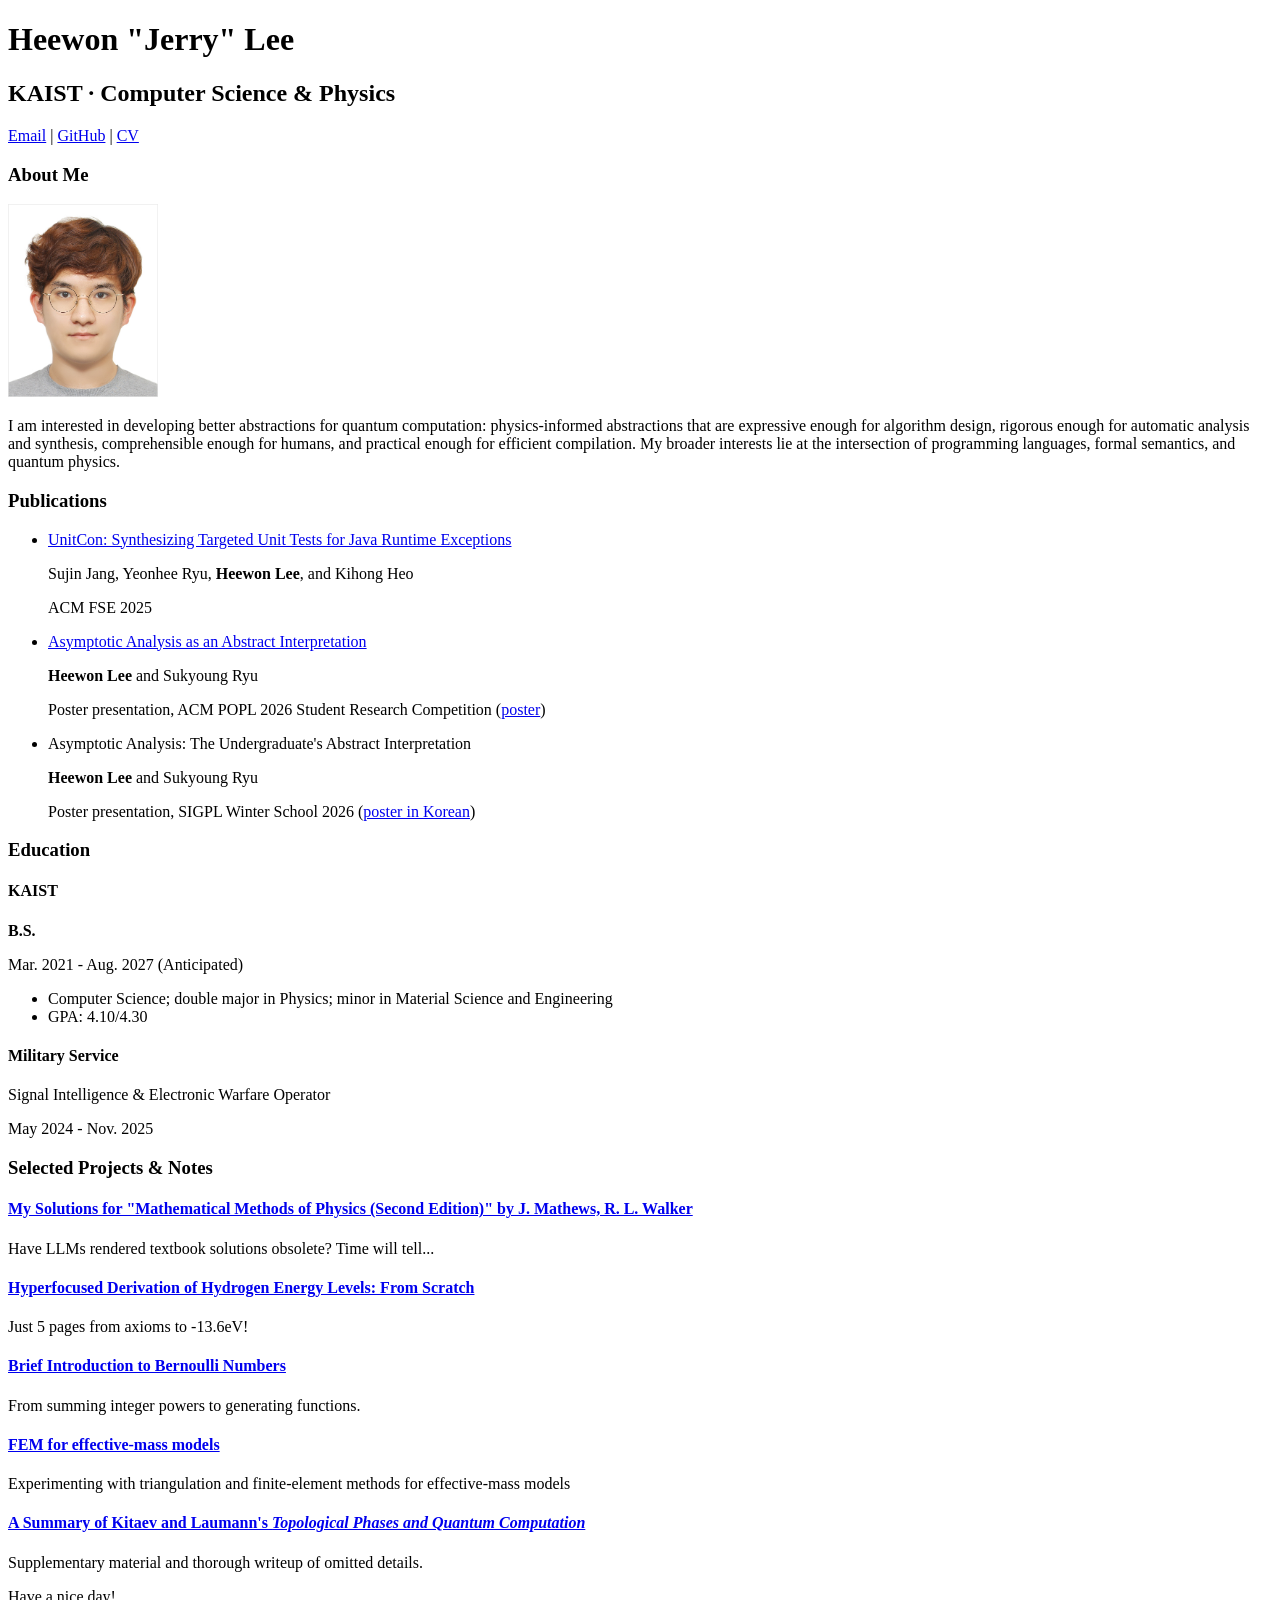
==== index.html @ 8f7f318c "[Feat] Add contents" ====
<!DOCTYPE html>
<html lang="en">
<head>
    <meta charset="UTF-8">
    <meta name="viewport" content="width=device-width, initial-scale=1.0">
    <title>Heewon Lee | B.S. at KAIST</title>
</head>
<body>
    <h1>Heewon "Jerry" Lee</h1>
    <h2>KAIST · Computer Science & Physics</h2>
    <p><a href="mailto:pingpingy@kaist.ac.kr">Email</a> | <a href="https://github.com/pingpingy1">GitHub</a> | <a href="files/HeewonLee-CV.pdf">CV</a></p>

    <h3>About Me</h3>
    <img src="images/me.jpg" alt="Heewon Lee" width=150>
    <p>I am interested in developing better abstractions for quantum computation: physics-informed abstractions that are expressive enough for algorithm design, rigorous enough for automatic analysis and synthesis, comprehensible enough for humans, and practical enough for efficient compilation. My broader interests lie at the intersection of programming languages, formal semantics, and quantum physics.</p>

    <h3>Publications</h3>
    <ul>
        <li>
            <p><a href="https://dl.acm.org/doi/10.1145/3729362">UnitCon: Synthesizing Targeted Unit Tests for Java Runtime Exceptions</a></p>
            <p>Sujin Jang, Yeonhee Ryu, <b>Heewon Lee</b>, and Kihong Heo</p>
            <p>ACM FSE 2025</p>
        </li>
        <li>
            <p><a href="https://popl26.sigplan.org/track/POPL-2026-student-research-competition?#event-overview">Asymptotic Analysis as an Abstract Interpretation</a></p>
            <p><b>Heewon Lee</b> and Sukyoung Ryu</p>
            <p>Poster presentation, ACM POPL 2026 Student Research Competition (<a href="files/POPL SRC.pdf">poster</a>)</p>
        </li>
        <li>
            <p>Asymptotic Analysis: The Undergraduate's Abstract Interpretation</p>
            <p><b>Heewon Lee</b> and Sukyoung Ryu</p>
            <p>Poster presentation, SIGPL Winter School 2026 (<a href="files/SIGPL.pdf">poster in Korean</a>)</p>
        </li>
    </ul>

    <h3>Education</h3>
    <h4>KAIST</h4>
    <p><b>B.S.</b></p>
    <p>Mar. 2021 - Aug. 2027 (Anticipated)</p>
    <ul>
        <li>Computer Science; double major in Physics; minor in Material Science and Engineering</li>
        <li>GPA: 4.10/4.30</li>
    </ul>
    <h4>Military Service</h4>
    <p>Signal Intelligence & Electronic Warfare Operator</p>
    <p>May 2024 - Nov. 2025</p>

    <h3>Selected Projects & Notes</h3>
    <h4><a href="https://github.com/pingpingy1/Mathews-MathPhys-Sol">My Solutions for "Mathematical Methods of Physics (Second Edition)" by J. Mathews, R. L. Walker</a></h4>
    <p>Have LLMs rendered textbook solutions obsolete? Time will tell...</p>
    <h4><a href="https://github.com/pingpingy1/hydrogen">Hyperfocused Derivation of Hydrogen Energy Levels: From Scratch</a></h4>
    <p>Just 5 pages from axioms to -13.6eV!</p>
    <h4><a href="https://github.com/pingpingy1/bernoulli_numbers">Brief Introduction to Bernoulli Numbers</a></h4>
    <p>From summing integer powers to generating functions.</p>
    <h4><a href="https://github.com/pingpingy1/fem_study">FEM for effective-mass models</a></h4>
    <p>Experimenting with triangulation and finite-element methods for effective-mass models</p>
    <h4><a href="https://github.com/pingpingy1/topological_phases">A Summary of Kitaev and Laumann's <i>Topological Phases and Quantum Computation</i></a></h4>
    <p>Supplementary material and thorough writeup of omitted details.</p>

    <footer>Have a nice day!</footer>
</body>
</html>
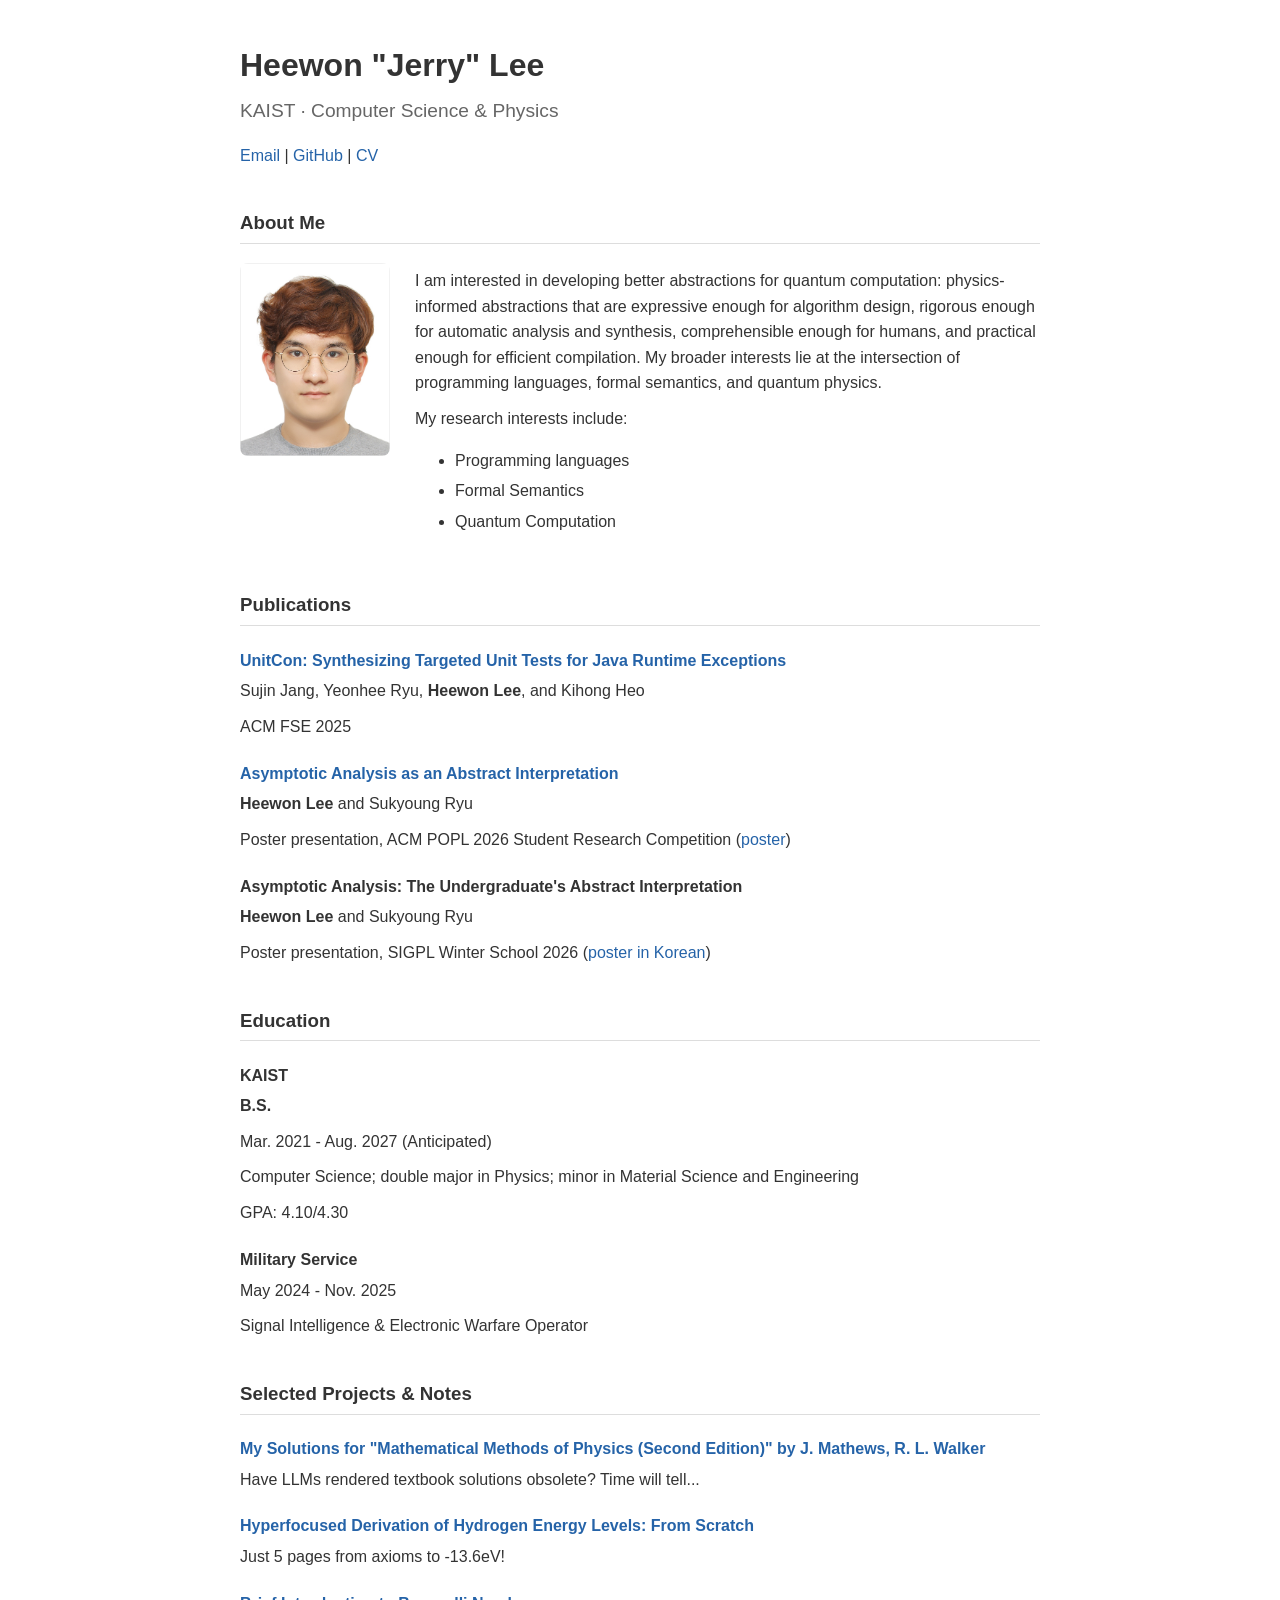
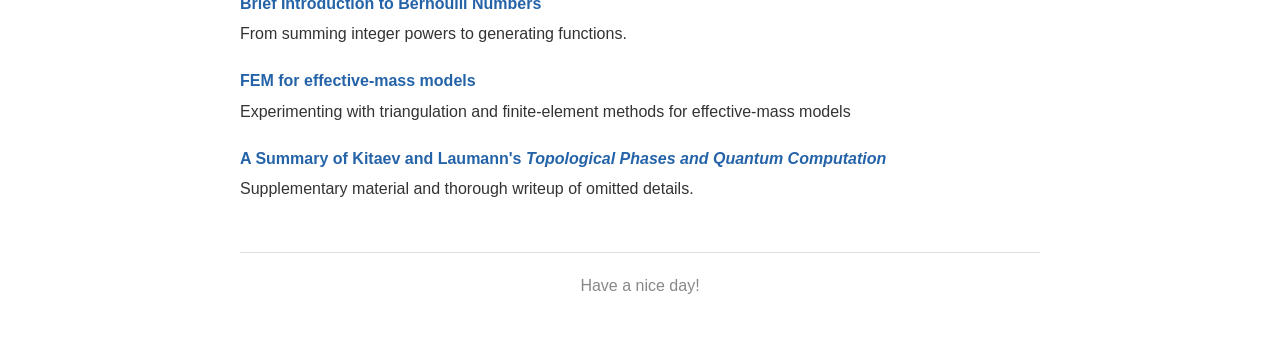
==== commit 1c20159b: "[Feat] Some GPT-suggested CSS" ====
--- a/index.html
+++ b/index.html
@@ -4,6 +4,7 @@
     <meta charset="UTF-8">
     <meta name="viewport" content="width=device-width, initial-scale=1.0">
     <title>Heewon Lee | B.S. at KAIST</title>
+    <link rel="stylesheet" href="style.css">
 </head>
 <body>
     <h1>Heewon "Jerry" Lee</h1>
@@ -11,39 +12,42 @@
     <p><a href="mailto:pingpingy@kaist.ac.kr">Email</a> | <a href="https://github.com/pingpingy1">GitHub</a> | <a href="files/HeewonLee-CV.pdf">CV</a></p>
 
     <h3>About Me</h3>
-    <img src="images/me.jpg" alt="Heewon Lee" width=150>
-    <p>I am interested in developing better abstractions for quantum computation: physics-informed abstractions that are expressive enough for algorithm design, rigorous enough for automatic analysis and synthesis, comprehensible enough for humans, and practical enough for efficient compilation. My broader interests lie at the intersection of programming languages, formal semantics, and quantum physics.</p>
+    <div class="about">
+        <img src="images/me.jpg" alt="Heewon Lee">
+        <div>
+            <p>
+                I am interested in developing better abstractions for quantum computation: physics-informed abstractions that are expressive enough for algorithm design, rigorous enough for automatic analysis and synthesis, comprehensible enough for humans, and practical enough for efficient compilation. My broader interests lie at the intersection of programming languages, formal semantics, and quantum physics.
+            </p>
+            <p>My research interests include:</p>
+                <ul>
+                    <li>Programming languages</li>
+                    <li>Formal Semantics</li>
+                    <li>Quantum Computation</li>
+                </ul>
+            </p>
+        </div>
+    </div>
 
     <h3>Publications</h3>
-    <ul>
-        <li>
-            <p><a href="https://dl.acm.org/doi/10.1145/3729362">UnitCon: Synthesizing Targeted Unit Tests for Java Runtime Exceptions</a></p>
-            <p>Sujin Jang, Yeonhee Ryu, <b>Heewon Lee</b>, and Kihong Heo</p>
-            <p>ACM FSE 2025</p>
-        </li>
-        <li>
-            <p><a href="https://popl26.sigplan.org/track/POPL-2026-student-research-competition?#event-overview">Asymptotic Analysis as an Abstract Interpretation</a></p>
-            <p><b>Heewon Lee</b> and Sukyoung Ryu</p>
-            <p>Poster presentation, ACM POPL 2026 Student Research Competition (<a href="files/POPL SRC.pdf">poster</a>)</p>
-        </li>
-        <li>
-            <p>Asymptotic Analysis: The Undergraduate's Abstract Interpretation</p>
-            <p><b>Heewon Lee</b> and Sukyoung Ryu</p>
-            <p>Poster presentation, SIGPL Winter School 2026 (<a href="files/SIGPL.pdf">poster in Korean</a>)</p>
-        </li>
-    </ul>
+    <h4><a href="https://dl.acm.org/doi/10.1145/3729362">UnitCon: Synthesizing Targeted Unit Tests for Java Runtime Exceptions</a></h4>
+    <p>Sujin Jang, Yeonhee Ryu, <b>Heewon Lee</b>, and Kihong Heo</p>
+    <p>ACM FSE 2025</p>
+    <h4><a href="https://popl26.sigplan.org/track/POPL-2026-student-research-competition?#event-overview">Asymptotic Analysis as an Abstract Interpretation</a></h4>
+    <p><b>Heewon Lee</b> and Sukyoung Ryu</p>
+    <p>Poster presentation, ACM POPL 2026 Student Research Competition (<a href="files/POPL SRC.pdf">poster</a>)</p>
+    <h4>Asymptotic Analysis: The Undergraduate's Abstract Interpretation</h4>
+    <p><b>Heewon Lee</b> and Sukyoung Ryu</p>
+    <p>Poster presentation, SIGPL Winter School 2026 (<a href="files/SIGPL.pdf">poster in Korean</a>)</p>
 
     <h3>Education</h3>
     <h4>KAIST</h4>
     <p><b>B.S.</b></p>
     <p>Mar. 2021 - Aug. 2027 (Anticipated)</p>
-    <ul>
-        <li>Computer Science; double major in Physics; minor in Material Science and Engineering</li>
-        <li>GPA: 4.10/4.30</li>
-    </ul>
+    <p>Computer Science; double major in Physics; minor in Material Science and Engineering</p>
+    <p>GPA: 4.10/4.30</p>
     <h4>Military Service</h4>
+    <p>May 2024 - Nov. 2025</p>
     <p>Signal Intelligence & Electronic Warfare Operator</p>
-    <p>May 2024 - Nov. 2025</p>
 
     <h3>Selected Projects & Notes</h3>
     <h4><a href="https://github.com/pingpingy1/Mathews-MathPhys-Sol">My Solutions for "Mathematical Methods of Physics (Second Edition)" by J. Mathews, R. L. Walker</a></h4>
--- a/style.css
+++ b/style.css
@@ -0,0 +1,72 @@
+body {
+    max-width: 800px;
+    margin: 40px auto;
+    padding: 0 20px;
+
+    font-family: Arial, sans-serif;
+    font-size: 16px;
+    line-height: 1.6;
+    color: #333;
+}
+
+h1 {
+    margin-bottom: 0;
+}
+
+h2 {
+    margin-top: 5px;
+    color: #666;
+    font-size: 1.2em;
+    font-weight: normal;
+}
+
+h3 {
+    margin-top: 40px;
+    border-bottom: 1px solid #ddd;
+    padding-bottom: 5px;
+}
+
+h4 {
+    margin-bottom: 5px;
+}
+
+p {
+    margin-top: 5px;
+    margin-bottom: 10px;
+}
+
+a {
+    color: #2563a8;
+    text-decoration: none;
+}
+
+a:hover {
+    text-decoration: underline;
+}
+
+img {
+    border-radius: 8px;
+}
+
+footer {
+    margin-top: 50px;
+    padding-top: 20px;
+    border-top: 1px solid #ddd;
+    color: #888;
+    text-align: center;
+}
+
+.about {
+    display: flex;
+    gap: 25px;
+    align-items: flex-start;
+}
+
+.about img {
+    width: 150px;
+    flex-shrink: 0;
+}
+
+.about li {
+    margin-bottom: 5px;
+}
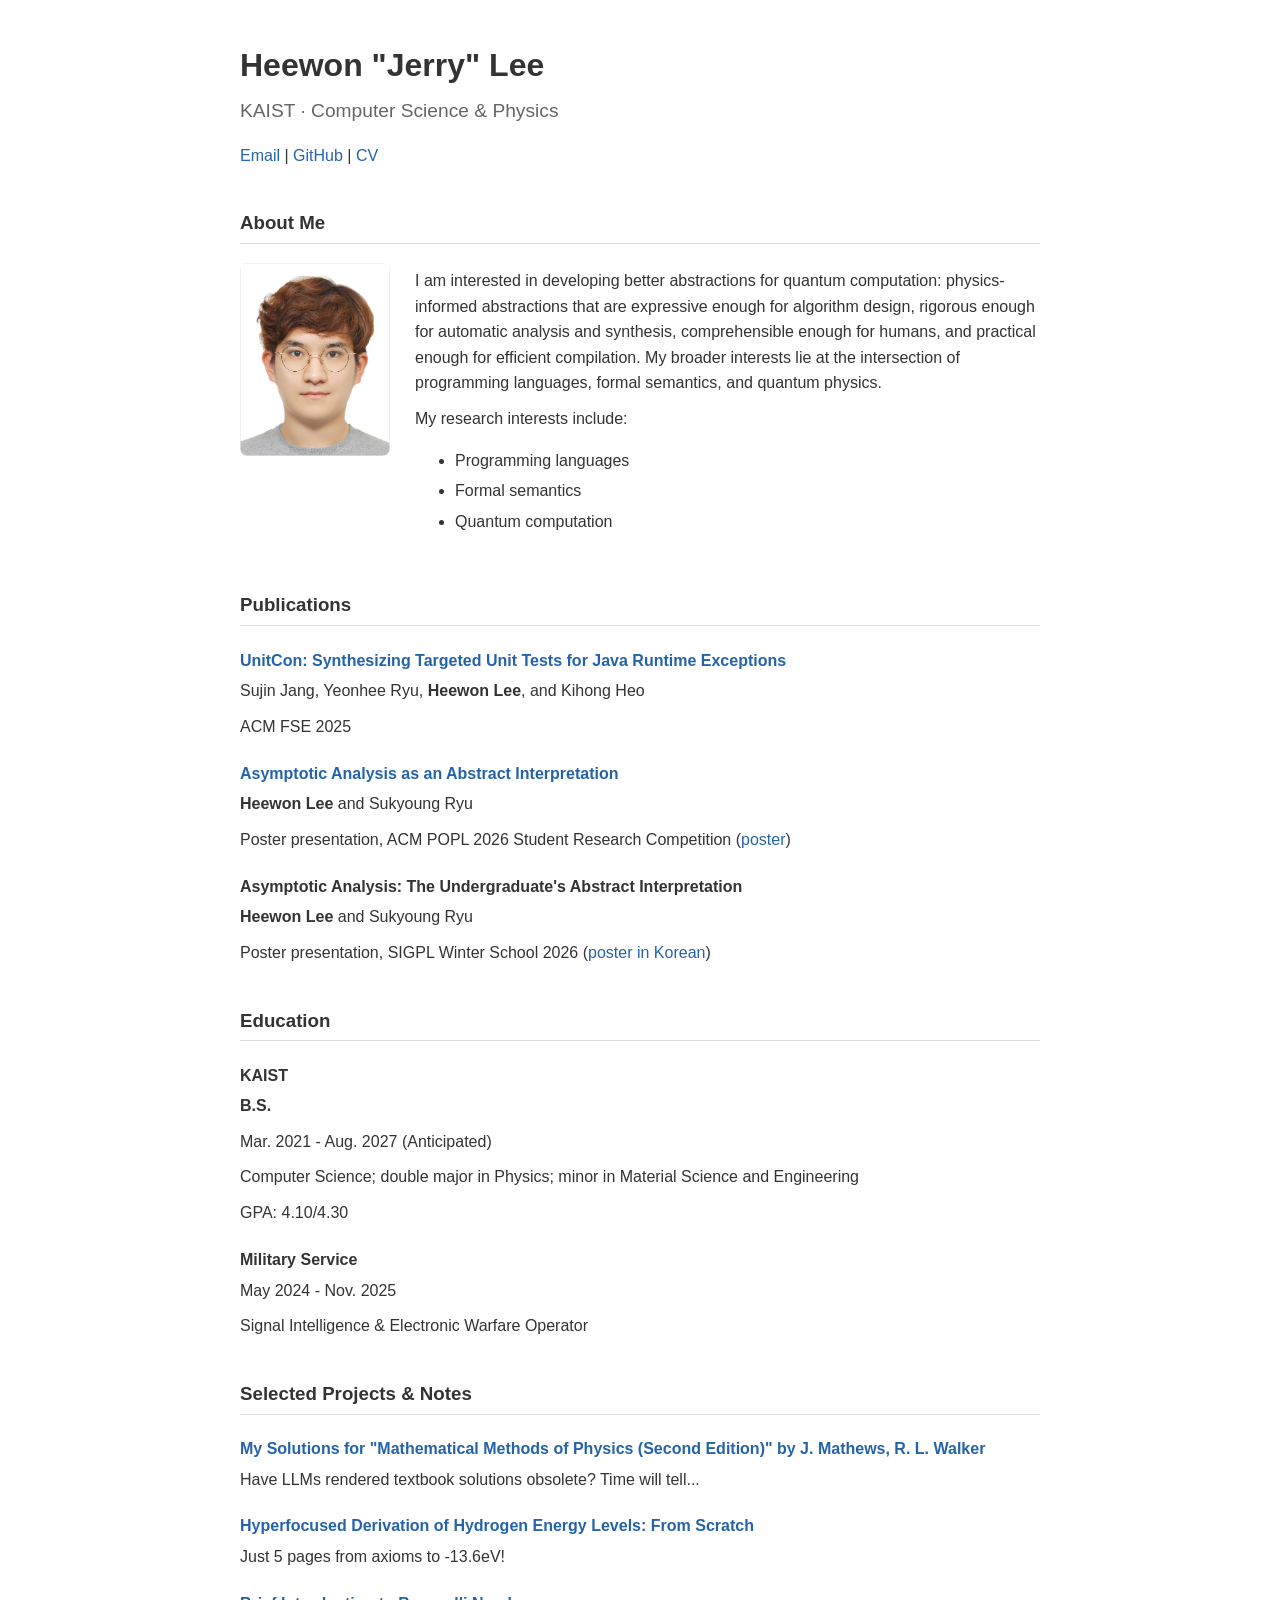
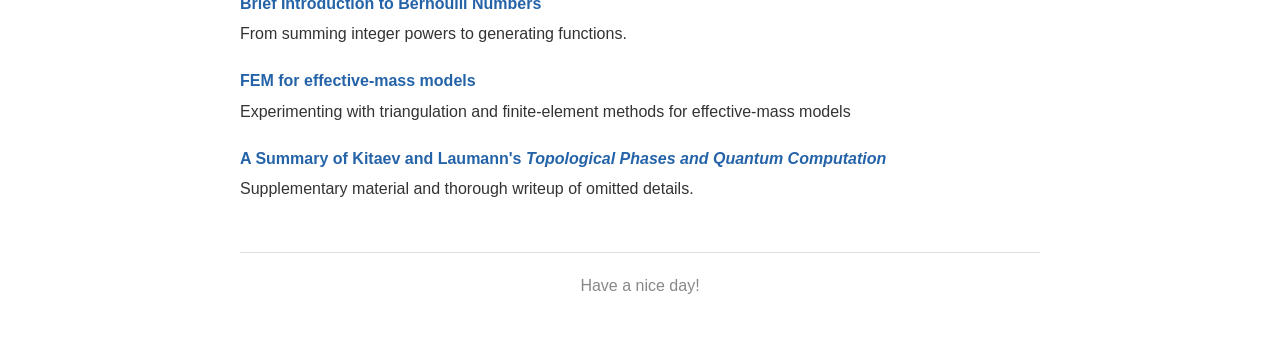
==== commit 68a74494: "[Fix] Capitalization" ====
--- a/index.html
+++ b/index.html
@@ -21,8 +21,8 @@
             <p>My research interests include:</p>
                 <ul>
                     <li>Programming languages</li>
-                    <li>Formal Semantics</li>
-                    <li>Quantum Computation</li>
+                    <li>Formal semantics</li>
+                    <li>Quantum computation</li>
                 </ul>
             </p>
         </div>
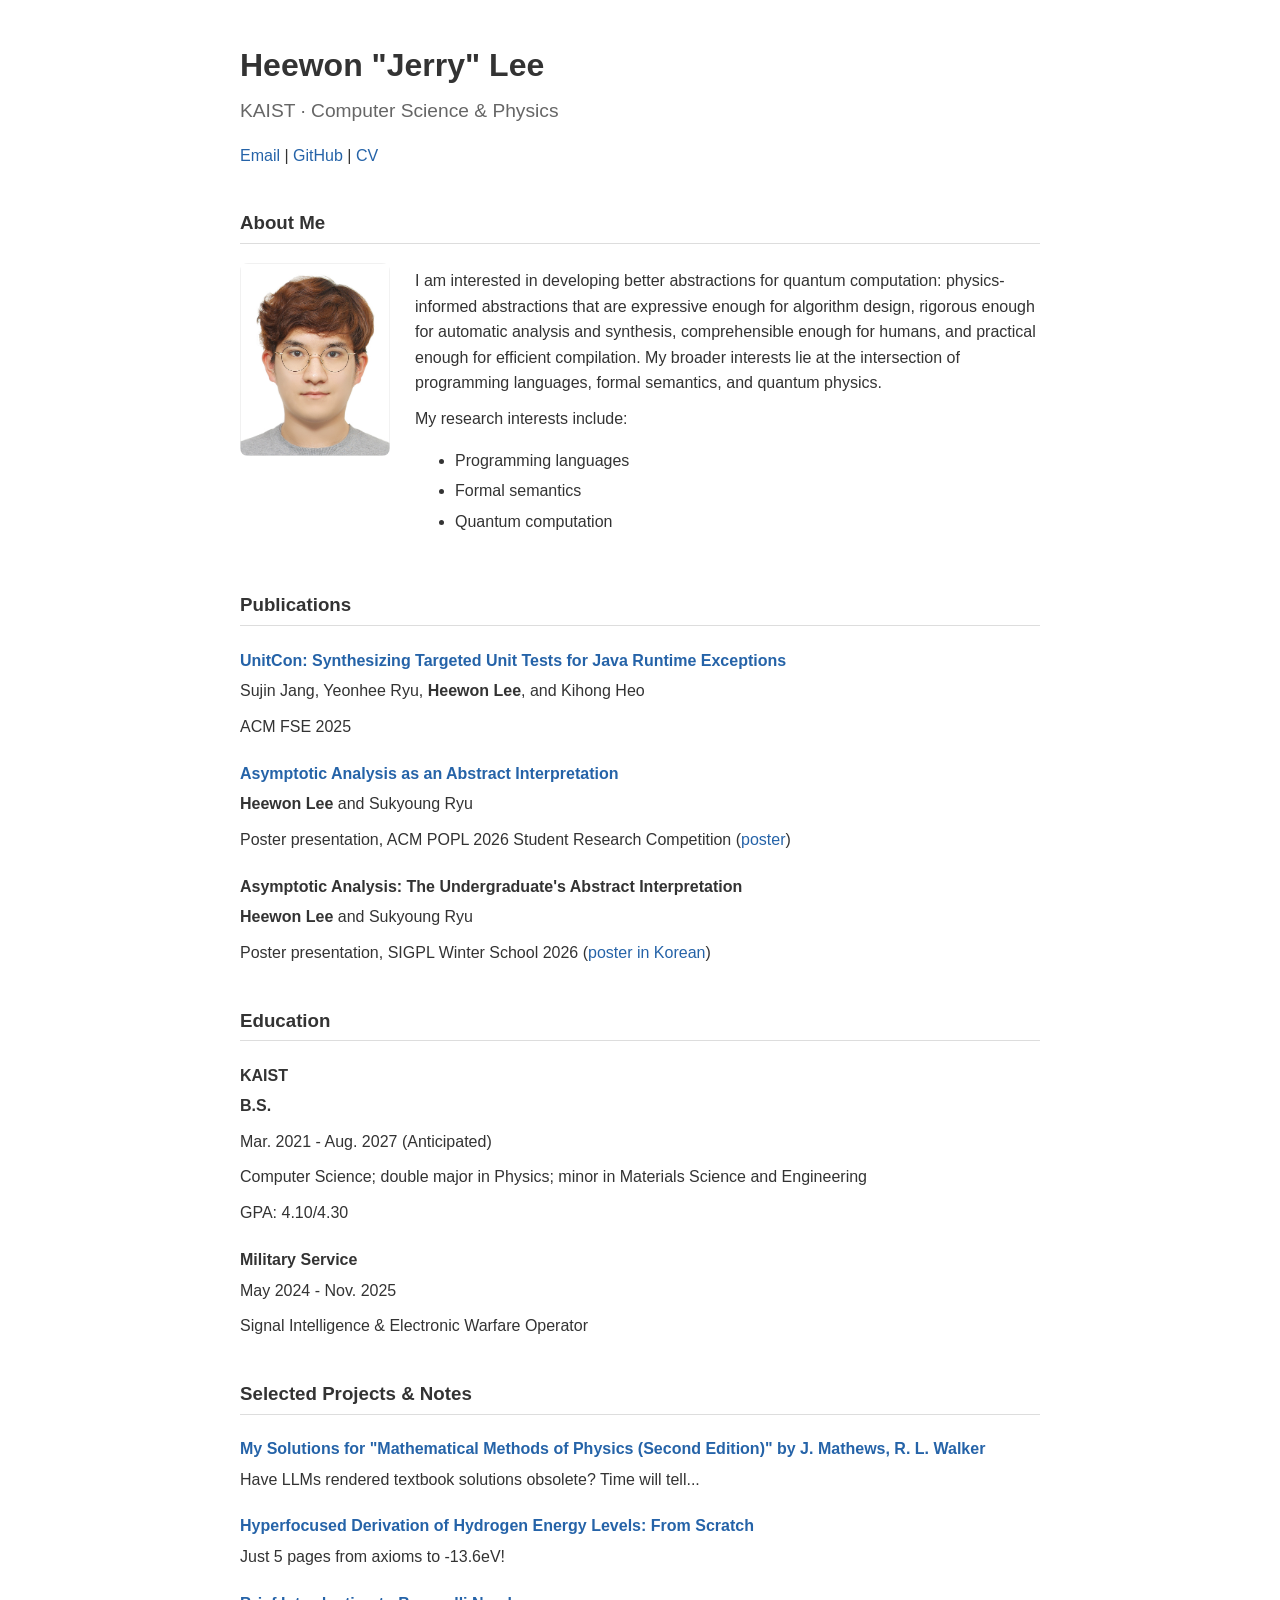
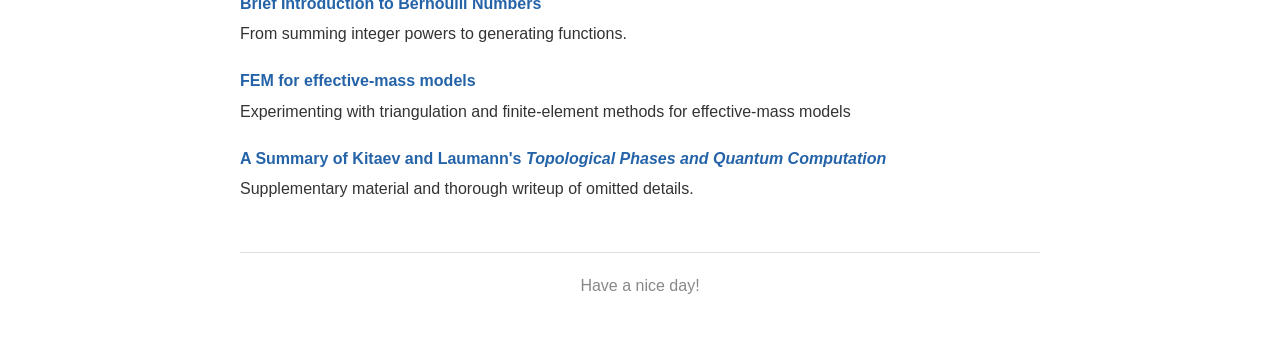
==== commit 0a96fb99: "[Fix] typo" ====
--- a/index.html
+++ b/index.html
@@ -43,7 +43,7 @@
     <h4>KAIST</h4>
     <p><b>B.S.</b></p>
     <p>Mar. 2021 - Aug. 2027 (Anticipated)</p>
-    <p>Computer Science; double major in Physics; minor in Material Science and Engineering</p>
+    <p>Computer Science; double major in Physics; minor in Materials Science and Engineering</p>
     <p>GPA: 4.10/4.30</p>
     <h4>Military Service</h4>
     <p>May 2024 - Nov. 2025</p>
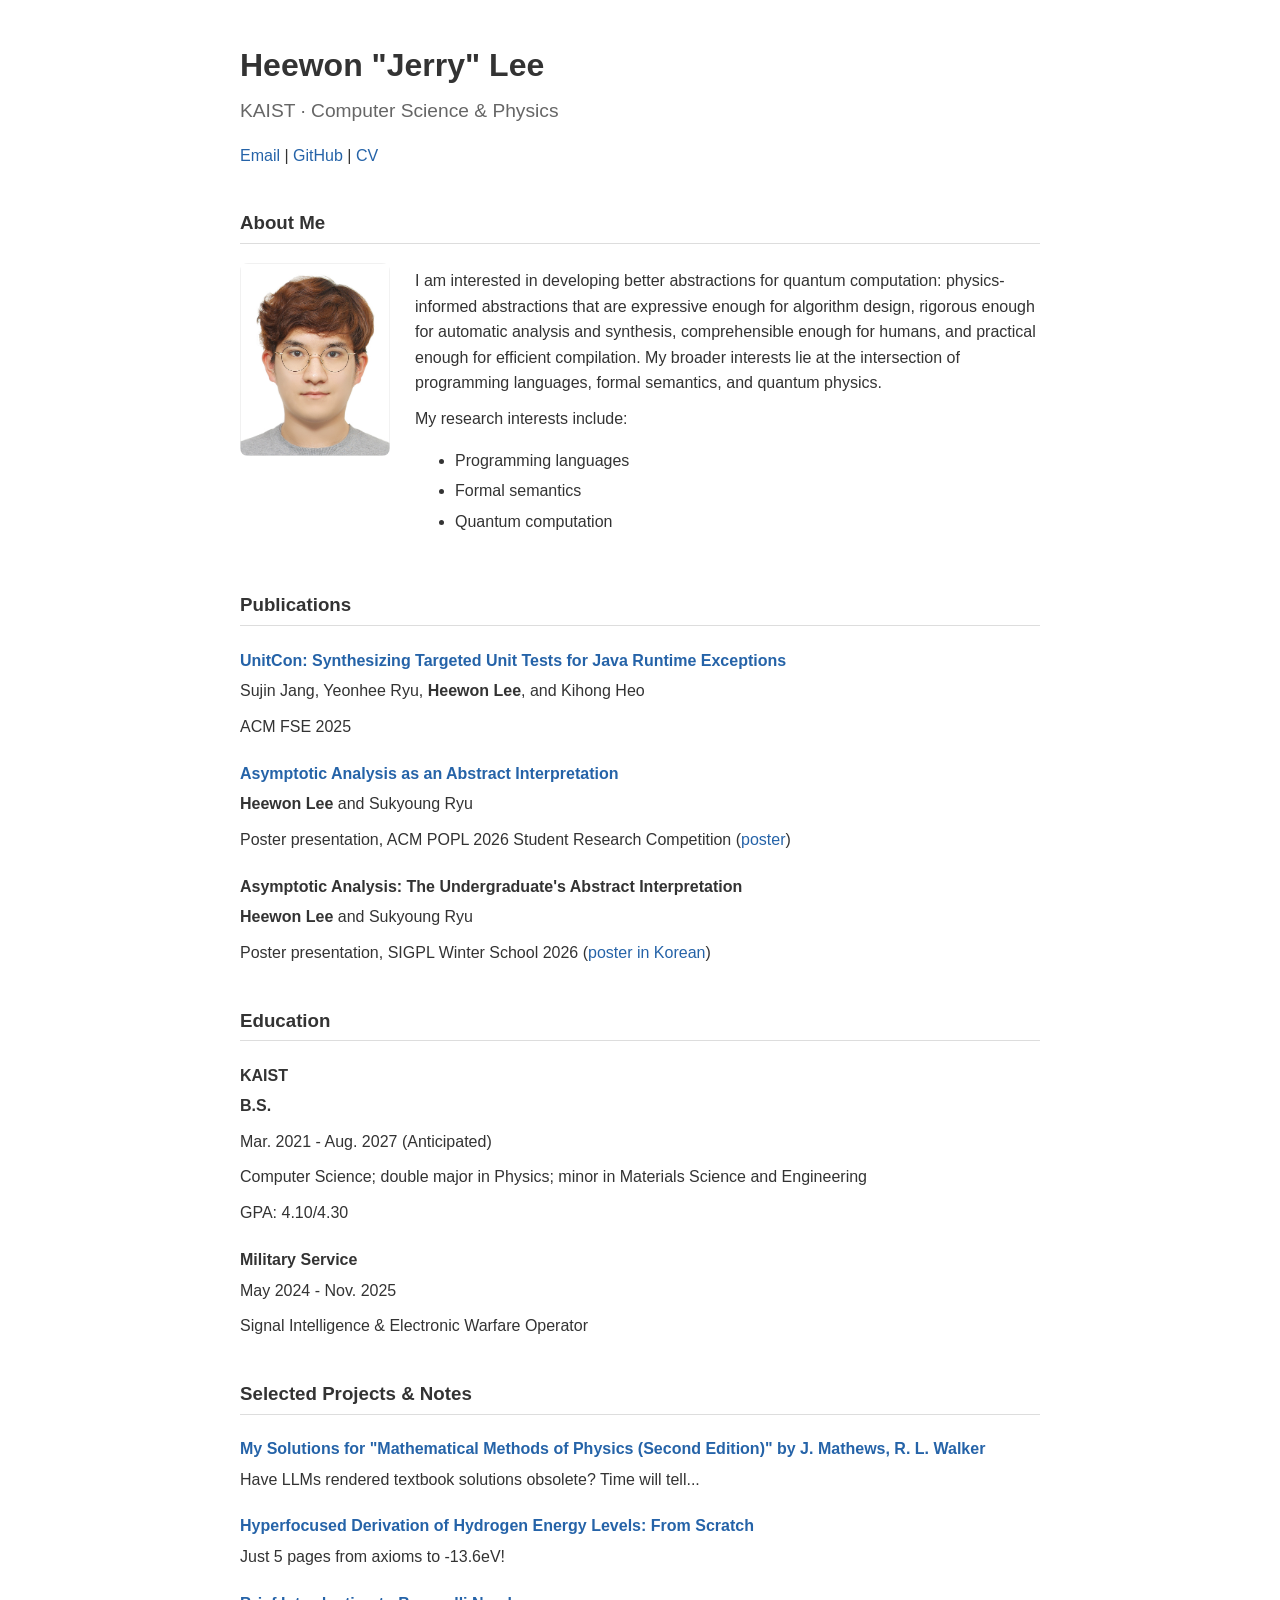
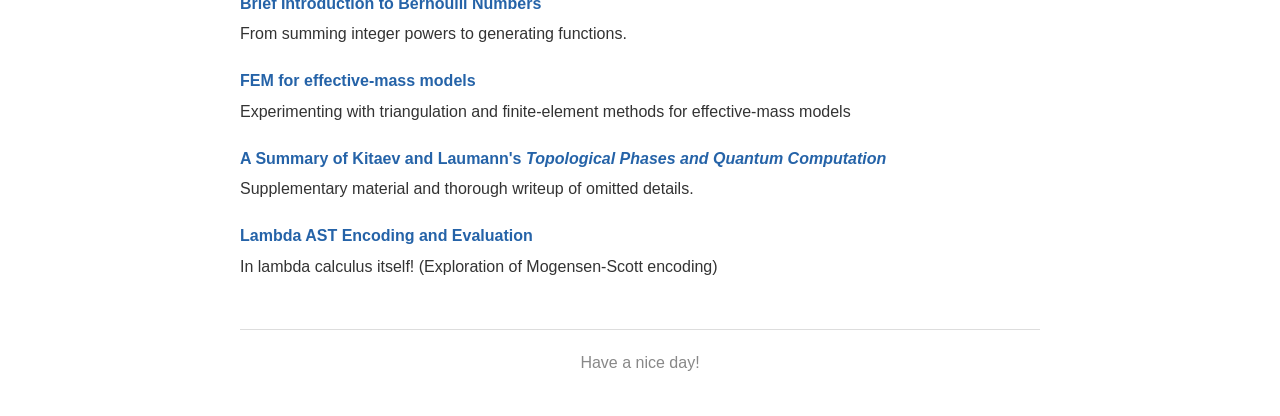
==== commit b20f862c: "[Feat] Add lambda encoding" ====
--- a/index.html
+++ b/index.html
@@ -60,6 +60,8 @@
     <p>Experimenting with triangulation and finite-element methods for effective-mass models</p>
     <h4><a href="https://github.com/pingpingy1/topological_phases">A Summary of Kitaev and Laumann's <i>Topological Phases and Quantum Computation</i></a></h4>
     <p>Supplementary material and thorough writeup of omitted details.</p>
+    <h4><a href="https://github.com/pingpingy1/lambda_eval">Lambda AST Encoding and Evaluation</a></h4>
+    <p>In lambda calculus itself! (Exploration of Mogensen-Scott encoding)</p>
 
     <footer>Have a nice day!</footer>
 </body>
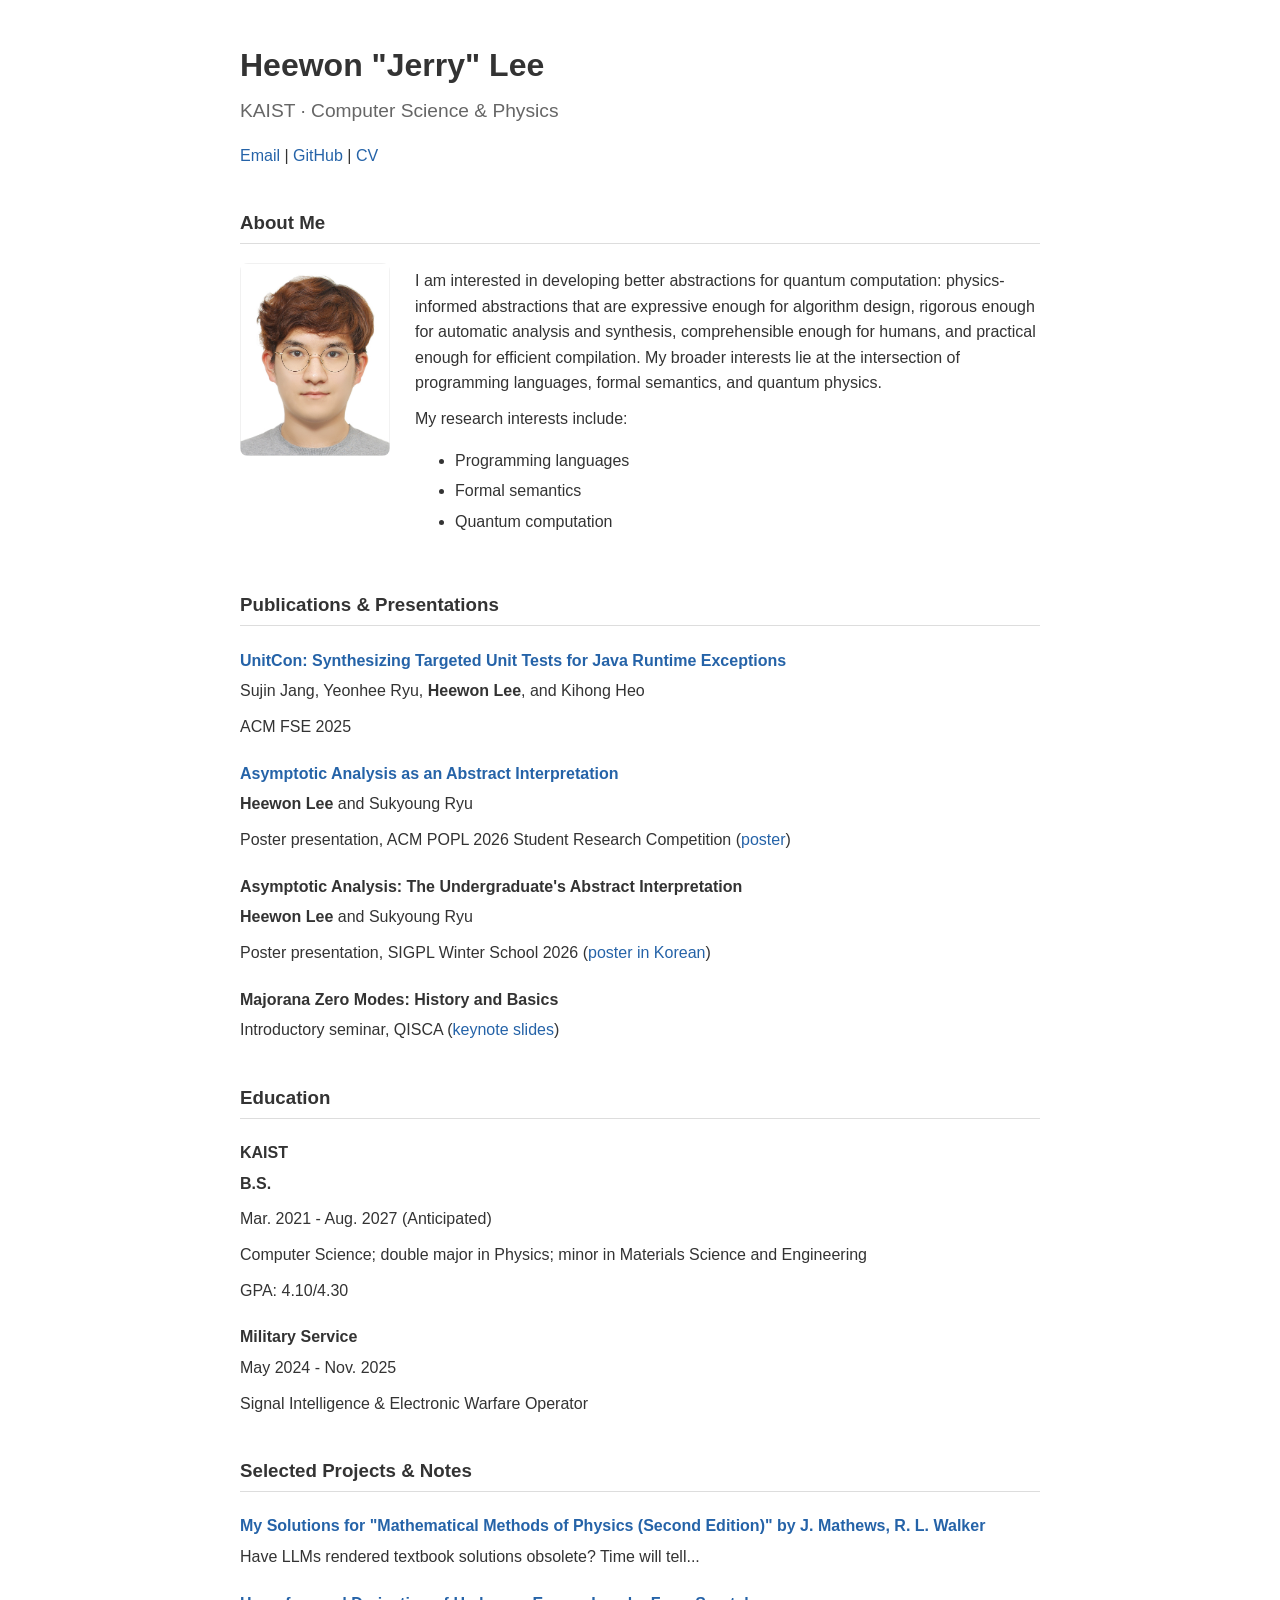
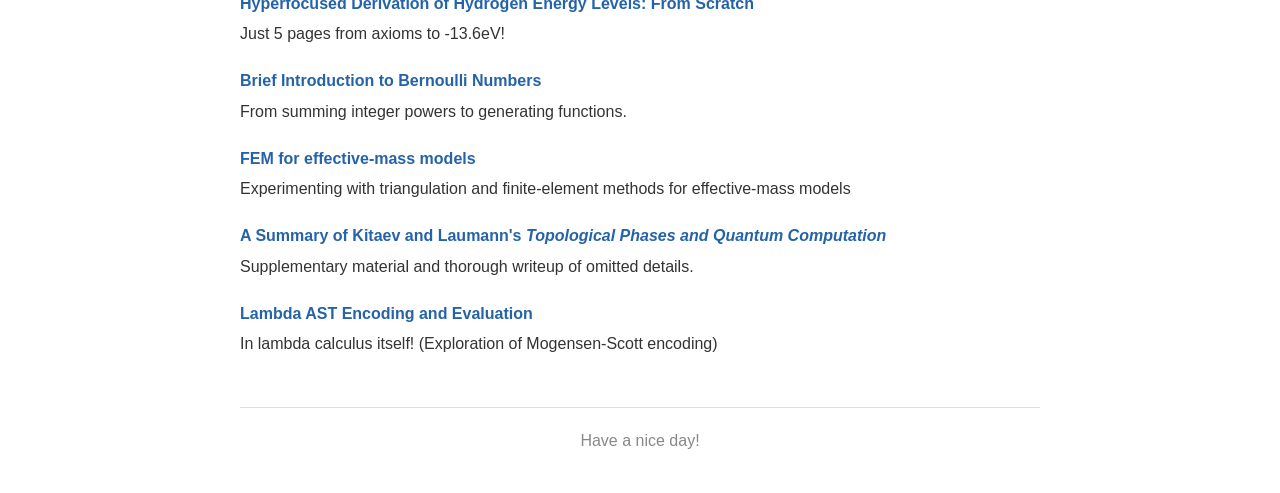
==== commit c315f4b6: "[Feat] 261026 seminar slides" ====
--- a/index.html
+++ b/index.html
@@ -28,7 +28,7 @@
         </div>
     </div>
 
-    <h3>Publications</h3>
+    <h3>Publications & Presentations</h3>
     <h4><a href="https://dl.acm.org/doi/10.1145/3729362">UnitCon: Synthesizing Targeted Unit Tests for Java Runtime Exceptions</a></h4>
     <p>Sujin Jang, Yeonhee Ryu, <b>Heewon Lee</b>, and Kihong Heo</p>
     <p>ACM FSE 2025</p>
@@ -38,6 +38,8 @@
     <h4>Asymptotic Analysis: The Undergraduate's Abstract Interpretation</h4>
     <p><b>Heewon Lee</b> and Sukyoung Ryu</p>
     <p>Poster presentation, SIGPL Winter School 2026 (<a href="files/SIGPL.pdf">poster in Korean</a>)</p>
+    <h4>Majorana Zero Modes: History and Basics</h4>
+    <p>Introductory seminar, QISCA (<a href="files/261026_Majorana.key">keynote slides</a>)</p>
 
     <h3>Education</h3>
     <h4>KAIST</h4>
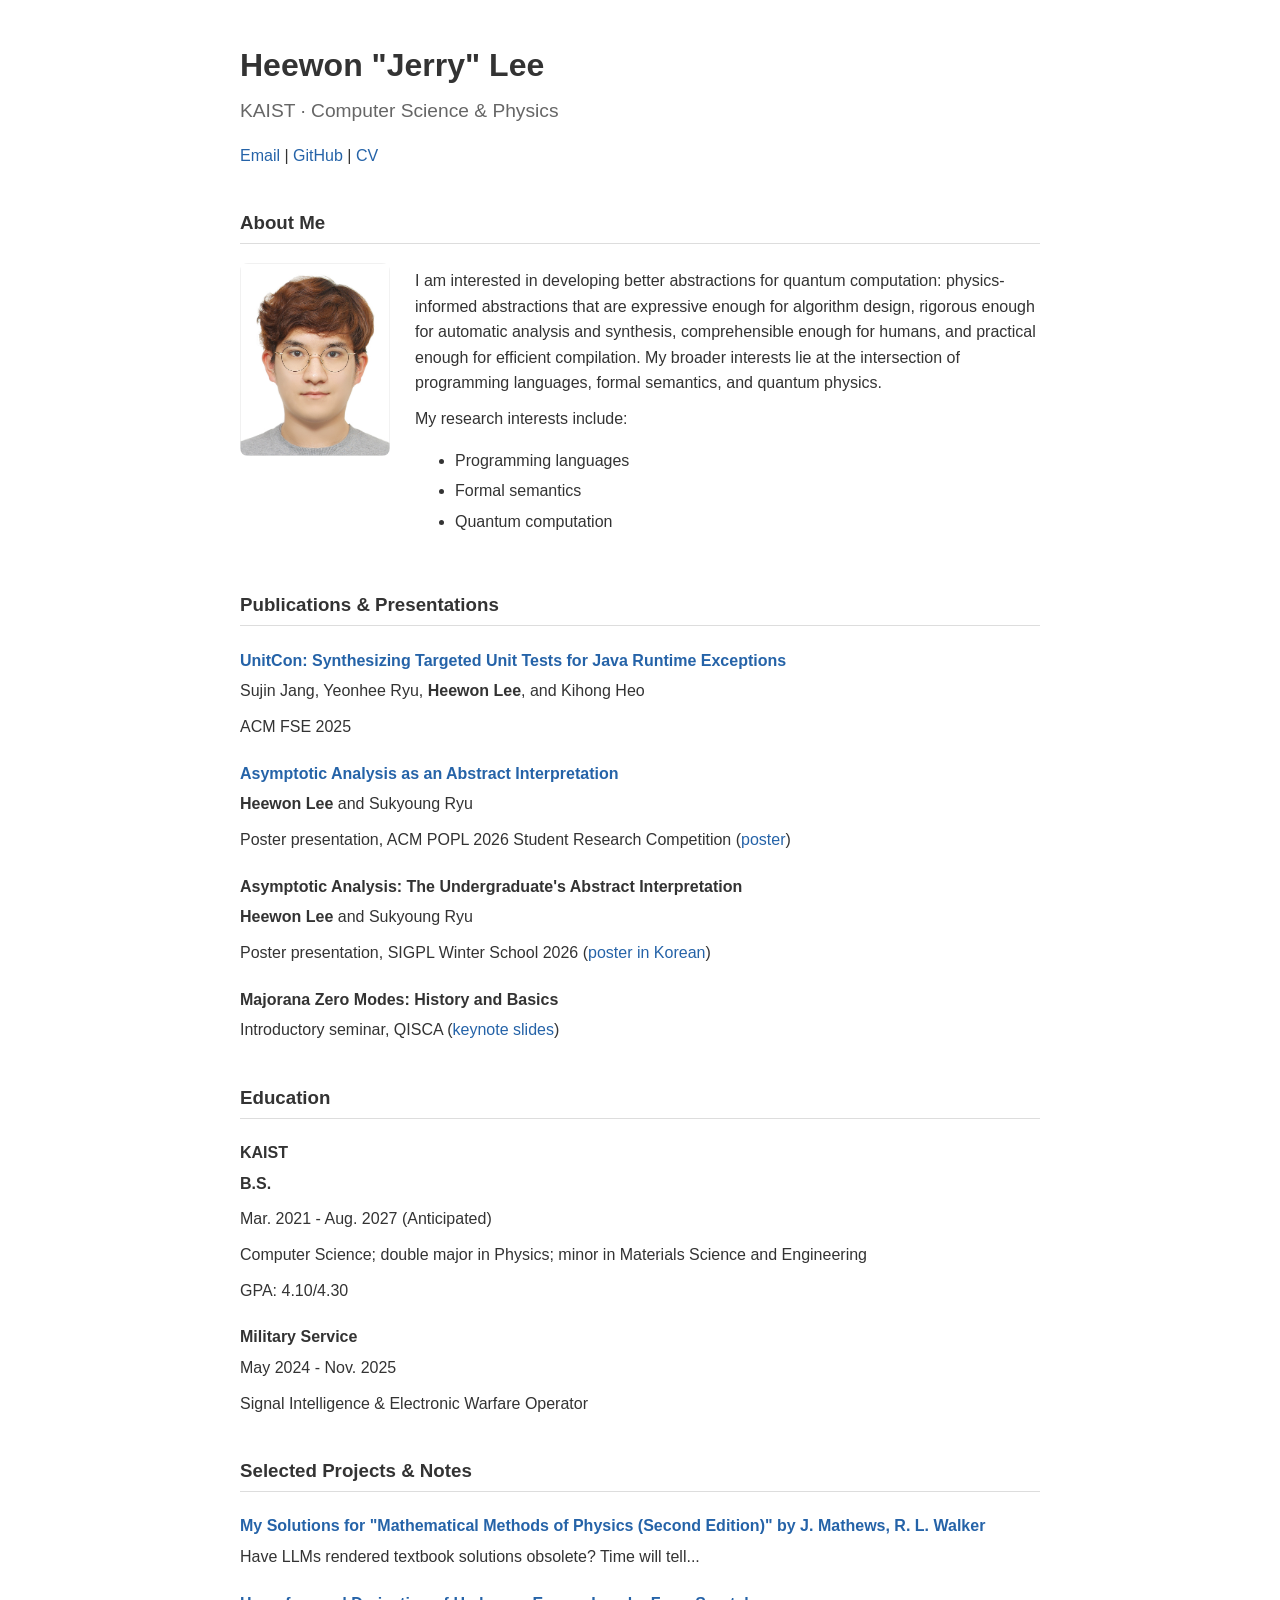
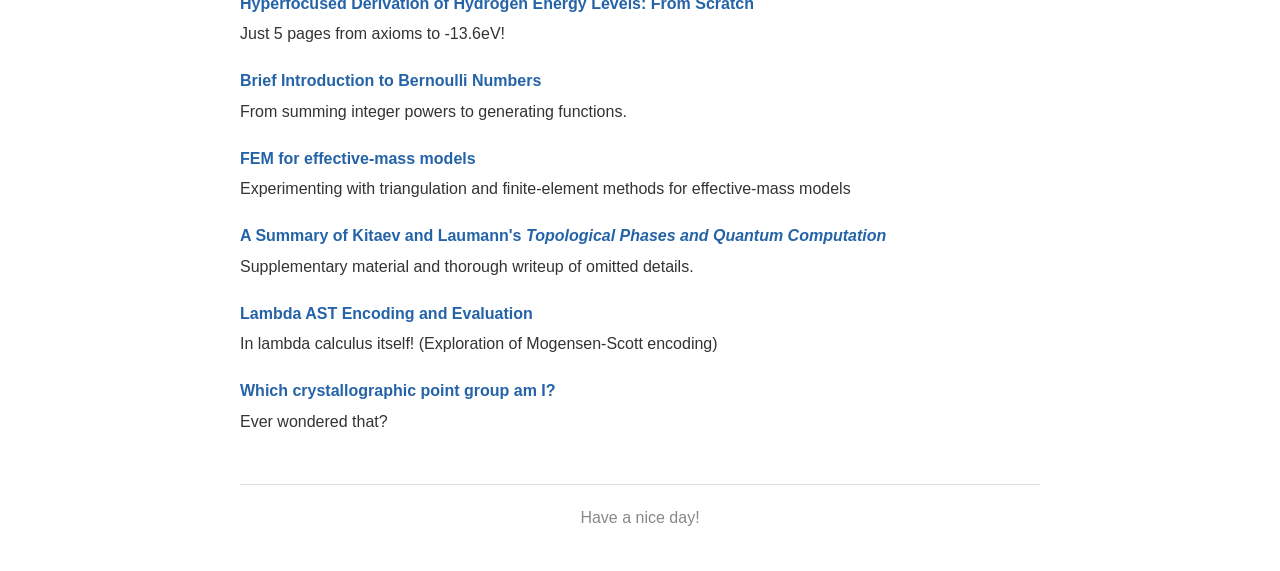
==== commit d0c5b269: "[Feat] Crystallographic point group" ====
--- a/index.html
+++ b/index.html
@@ -64,6 +64,8 @@
     <p>Supplementary material and thorough writeup of omitted details.</p>
     <h4><a href="https://github.com/pingpingy1/lambda_eval">Lambda AST Encoding and Evaluation</a></h4>
     <p>In lambda calculus itself! (Exploration of Mogensen-Scott encoding)</p>
+    <h4><a href="files/point_groups.html">Which crystallographic point group am I?</a></h4>
+    <p>Ever wondered that?</p>
 
     <footer>Have a nice day!</footer>
 </body>
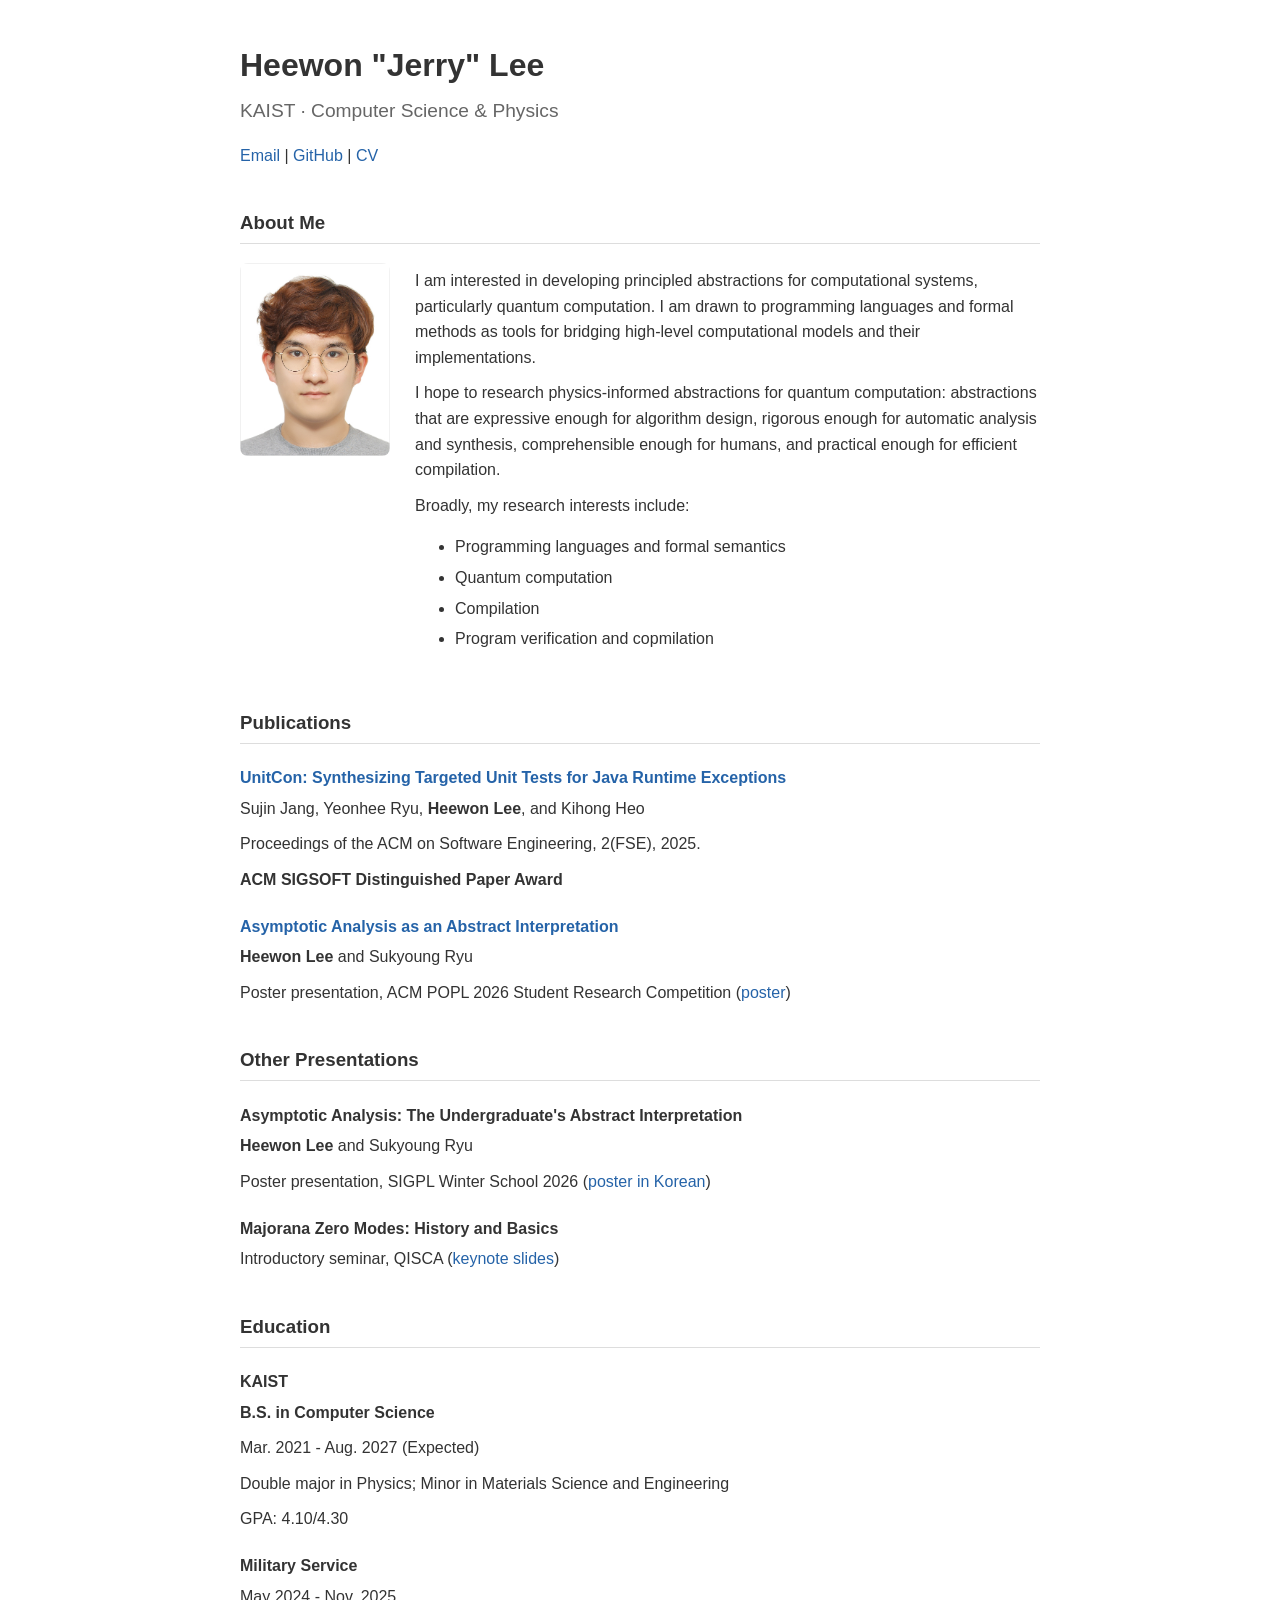
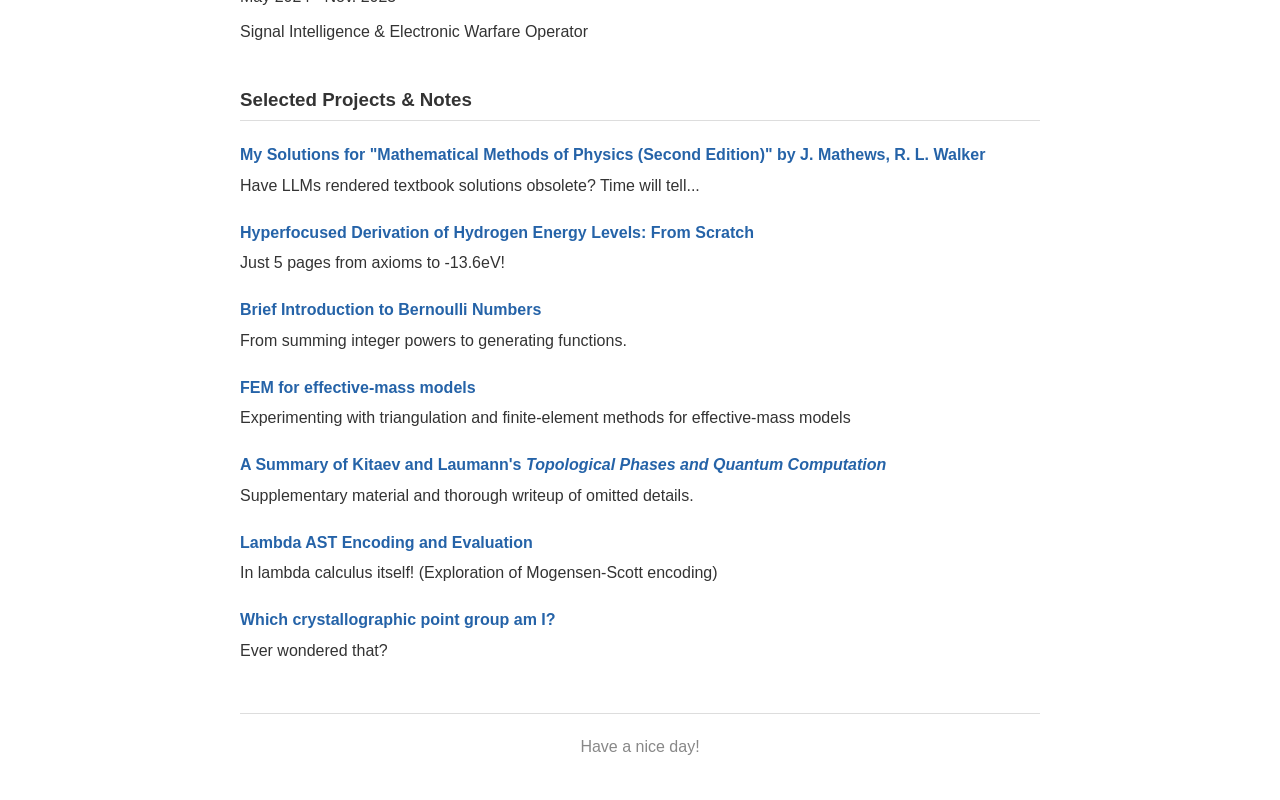
==== commit d940fb88: "[Feat] Update About Me" ====
--- a/index.html
+++ b/index.html
@@ -3,7 +3,7 @@
 <head>
     <meta charset="UTF-8">
     <meta name="viewport" content="width=device-width, initial-scale=1.0">
-    <title>Heewon Lee | B.S. at KAIST</title>
+    <title>Heewon Lee | Undergraduate at KAIST</title>
     <link rel="stylesheet" href="style.css">
 </head>
 <body>
@@ -16,25 +16,31 @@
         <img src="images/me.jpg" alt="Heewon Lee">
         <div>
             <p>
-                I am interested in developing better abstractions for quantum computation: physics-informed abstractions that are expressive enough for algorithm design, rigorous enough for automatic analysis and synthesis, comprehensible enough for humans, and practical enough for efficient compilation. My broader interests lie at the intersection of programming languages, formal semantics, and quantum physics.
+                I am interested in developing principled abstractions for computational systems, particularly quantum computation. I am drawn to programming languages and formal methods as tools for bridging high-level computational models and their implementations.
             </p>
-            <p>My research interests include:</p>
+            <p>
+                I hope to research physics-informed abstractions for quantum computation: abstractions that are expressive enough for algorithm design, rigorous enough for automatic analysis and synthesis, comprehensible enough for humans, and practical enough for efficient compilation.
+            </p>
+            <p>Broadly, my research interests include:</p>
                 <ul>
-                    <li>Programming languages</li>
-                    <li>Formal semantics</li>
+                    <li>Programming languages and formal semantics</li>
                     <li>Quantum computation</li>
+                    <li>Compilation</li>
+                    <li>Program verification and copmilation</li>
                 </ul>
-            </p>
         </div>
     </div>
 
-    <h3>Publications & Presentations</h3>
+    <h3>Publications</h3>
     <h4><a href="https://dl.acm.org/doi/10.1145/3729362">UnitCon: Synthesizing Targeted Unit Tests for Java Runtime Exceptions</a></h4>
     <p>Sujin Jang, Yeonhee Ryu, <b>Heewon Lee</b>, and Kihong Heo</p>
-    <p>ACM FSE 2025</p>
+    <p>Proceedings of the ACM on Software Engineering, 2(FSE), 2025.</p>
+    <p><b>ACM SIGSOFT Distinguished Paper Award</b></p>
     <h4><a href="https://popl26.sigplan.org/track/POPL-2026-student-research-competition?#event-overview">Asymptotic Analysis as an Abstract Interpretation</a></h4>
     <p><b>Heewon Lee</b> and Sukyoung Ryu</p>
     <p>Poster presentation, ACM POPL 2026 Student Research Competition (<a href="files/POPL SRC.pdf">poster</a>)</p>
+
+    <h3>Other Presentations</h3>
     <h4>Asymptotic Analysis: The Undergraduate's Abstract Interpretation</h4>
     <p><b>Heewon Lee</b> and Sukyoung Ryu</p>
     <p>Poster presentation, SIGPL Winter School 2026 (<a href="files/SIGPL.pdf">poster in Korean</a>)</p>
@@ -43,9 +49,9 @@
 
     <h3>Education</h3>
     <h4>KAIST</h4>
-    <p><b>B.S.</b></p>
-    <p>Mar. 2021 - Aug. 2027 (Anticipated)</p>
-    <p>Computer Science; double major in Physics; minor in Materials Science and Engineering</p>
+    <p><b>B.S. in Computer Science</b></p>
+    <p>Mar. 2021 - Aug. 2027 (Expected)</p>
+    <p>Double major in Physics; Minor in Materials Science and Engineering</p>
     <p>GPA: 4.10/4.30</p>
     <h4>Military Service</h4>
     <p>May 2024 - Nov. 2025</p>
